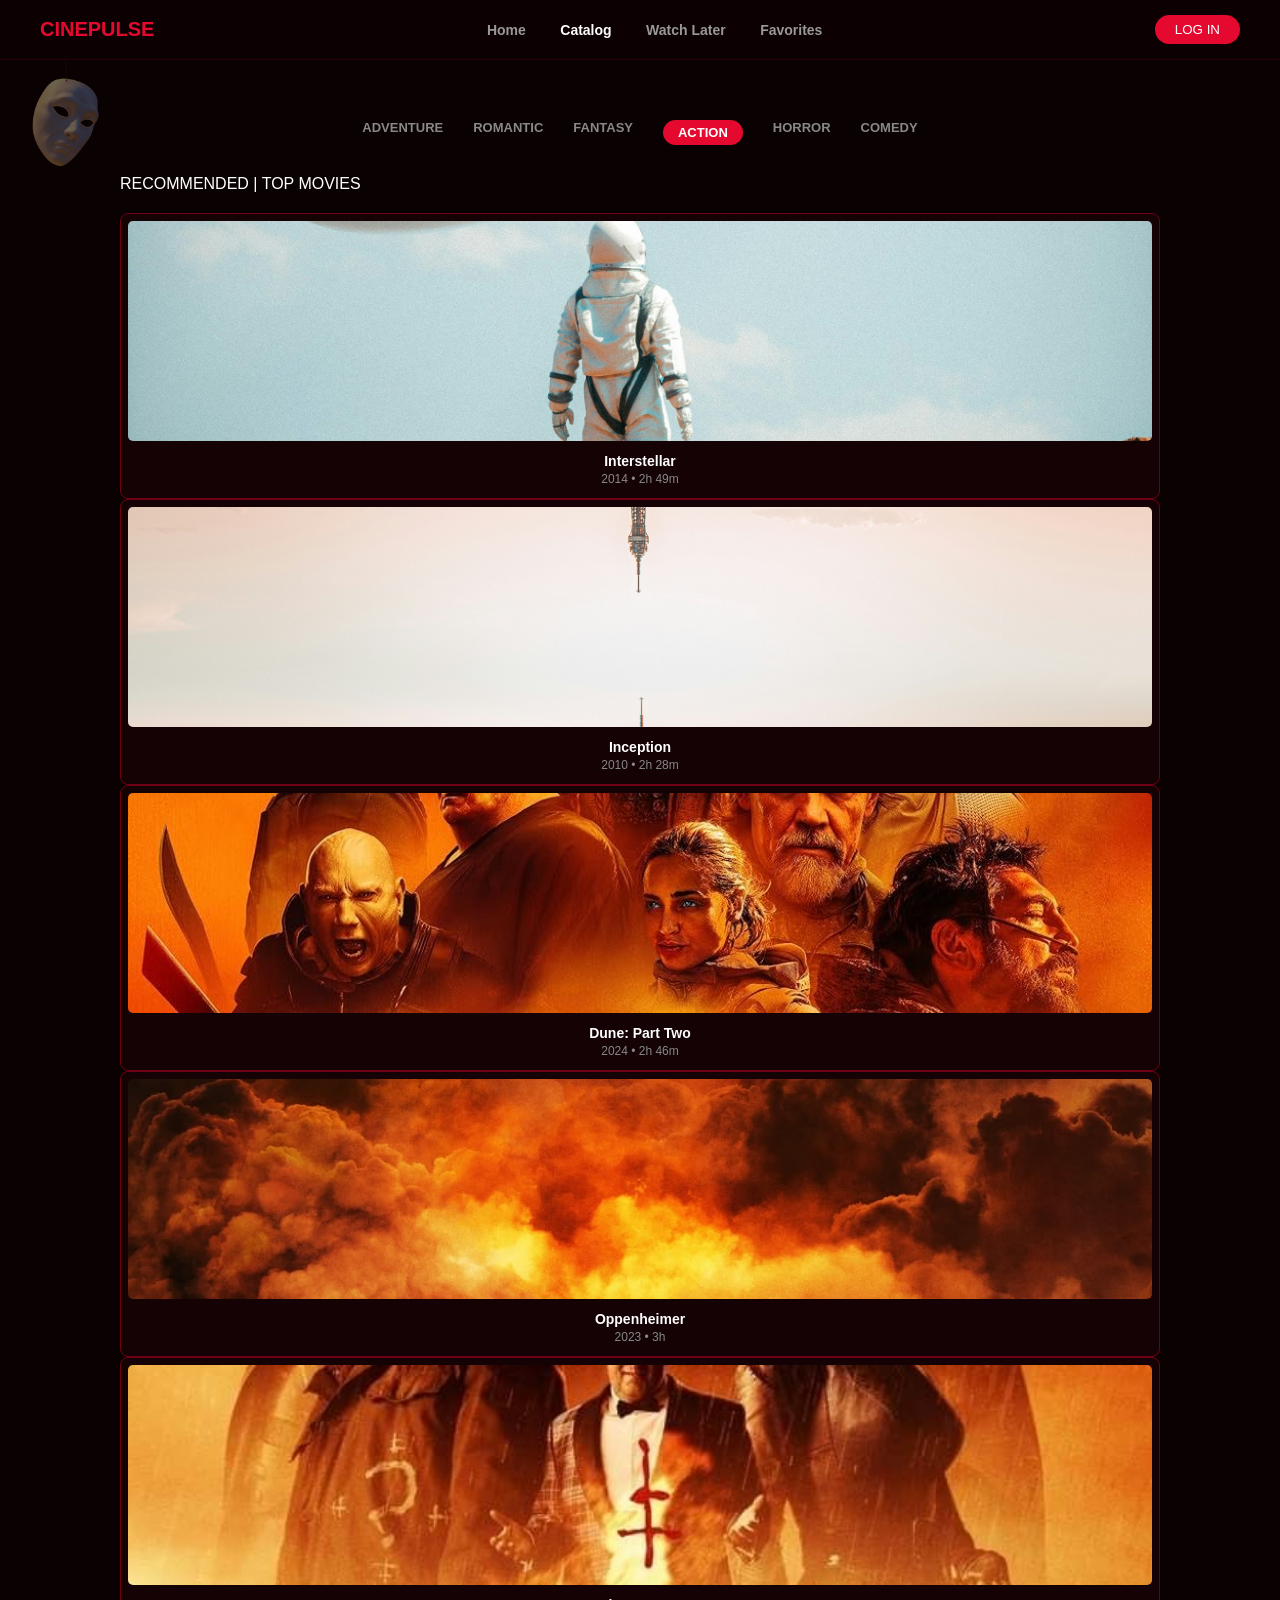
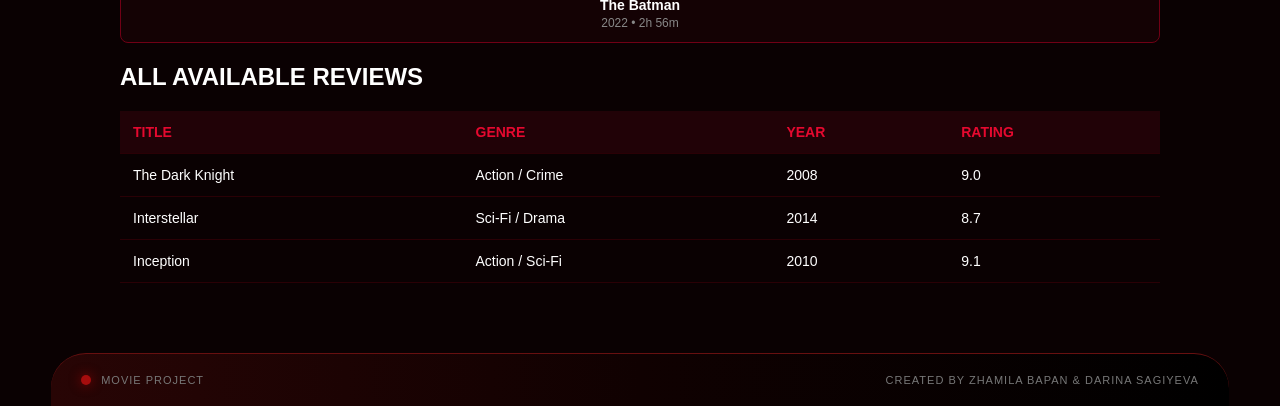
==== web/catalog.html @ c06a88ef "first commit" ====
<!DOCTYPE html>
<html lang="en">
<head>
    <meta charset="UTF-8">
    <meta name="viewport" content="width=device-width, initial-scale=1.0">
    <title>Catalog | CINEPULSE</title>
    <link rel="stylesheet" href="css/style.css">
</head>
<body>

    <img src="images/mask1.PNG" class="page-mask">

    <!-- Header Navigation -->
    <header id="main-header">

        <div class="logo">CINEPULSE</div>

        <nav class="nav-menu">
            <a href="index.html">Home</a>
            <a href="catalog.html" class="active">Catalog</a>
            <a href="watch-later.html">Watch Later</a>
            <a href="favorites.html">Favorites</a>
        </nav>

        <button class="btn-pill" type="button">LOG IN</button>

    </header>

    <main class="container">
        <!-- Genre (ACTION) -->
        <section class="genre-tags">
            <span class="tag">ADVENTURE</span>
            <span class="tag">ROMANTIC</span>
            <span class="tag">FANTASY</span>
            <span class="tag active-tag">ACTION</span>
            <span class="tag">HORROR</span>
            <span class="tag">COMEDY</span>
        </section>

        <!-- Movie Section -->
        <section class="catalog-section">
            <div class="section-title">RECOMMENDED | TOP MOVIES</div>

            <div class="movie-card">
                <img src="images/interstellar.jpg" alt="Interstellar">

                <h3>Interstellar</h3>
                <p>2014 • 2h 49m</p>

                <div class="movie-buttons">
                    <button onclick="saveMovie('favorites', 'Interstellar', '2014', 'Sci-Fi / Drama')">♡</button>
                    <button onclick="saveMovie('watchLater', 'Interstellar', '2014', 'Sci-Fi / Drama')">◷</button>
                </div>
            </div>

            <div class="movie-card">
                <img src="images/inception.jpg" alt="Inception">

                <h3>Inception</h3>
                <p>2010 • 2h 28m</p>

                <div class="movie-buttons">
                    <button onclick="saveMovie('favorites', 'Inception', '2010', 'Action / Sci-Fi')">♡</button>
                    <button onclick="saveMovie('watchLater', 'Inception', '2010', 'Action / Sci-Fi')">◷</button>
                </div>
            </div>

            <div class="movie-card">
                <img src="images/dune.jpg" alt="Dune Part Two">

                <h3>Dune: Part Two</h3>
                <p>2024 • 2h 46m</p>

                <div class="movie-buttons">
                    <button onclick="saveMovie('favorites', 'Dune: Part Two', '2024', 'Sci-Fi / Adventure')">♡</button>
                    <button onclick="saveMovie('watchLater', 'Dune: Part Two', '2024', 'Sci-Fi / Adventure')">◷</button>
                </div>
            </div>

            <div class="movie-card">
                <img src="images/oppenheimer.jpg" alt="Oppenheimer">

                <h3>Oppenheimer</h3>
                <p>2023 • 3h</p>

                <div class="movie-buttons">
                    <button onclick="saveMovie('favorites', 'Oppenheimer', '2023', 'Drama / History')">♡</button>
                    <button onclick="saveMovie('watchLater', 'Oppenheimer', '2023', 'Drama / History')">◷</button>
                </div>
            </div>

            <div class="movie-card">
                <img src="images/the-batman.jpg" alt="The Batman">

                <h3>The Batman</h3>
                <p>2022 • 2h 56m</p>

                <div class="movie-buttons">
                    <button onclick="saveMovie('favorites', 'The Batman', '2022', 'Action / Crime')">♡</button>
                    <button onclick="saveMovie('watchLater', 'The Batman', '2022', 'Action / Crime')">◷</button>
                </div>
            </div>

        </section>

        
        <section class="table-section">
            <h2 class="sub-title">ALL AVAILABLE REVIEWS</h2>
            <table class="data-table">
                <thead>
                    <tr>
                        <th>TITLE</th>
                        <th>GENRE</th>
                        <th>YEAR</th>
                        <th>RATING</th>
                    </tr>
                </thead>
                <tbody>
                    <tr>
                        <td>The Dark Knight</td>
                        <td>Action / Crime</td>
                        <td>2008</td>
                        <td><span class="badge">9.0</span></td>
                    </tr>
                    <tr>
                        <td>Interstellar</td>
                        <td>Sci-Fi / Drama</td>
                        <td>2014</td>
                        <td><span class="badge">8.7</span></td>
                    </tr>
                    <tr>
                        <td>Inception</td>
                        <td>Action / Sci-Fi</td>
                        <td>2010</td>
                        <td><span class="badge">9.1</span></td>
                    </tr>
                </tbody>
            </table> 
        </section> 
    </main>

    <!-- Footer -->
    <footer class="site-footer">

        <div class="footer-left">
            <span class="footer-dot"></span>
            <p>MOVIE PROJECT</p>
        </div>

        <p class="footer-right">
            CREATED BY ZHAMILA BAPAN & DARINA SAGIYEVA
        </p>

    </footer>

<script>
function saveMovie(listName, title, year, genre) {
    let movies = JSON.parse(localStorage.getItem(listName)) || [];
    let exists = movies.some(function(movie) {
        return movie.title === title;
    });

    if (!exists) {
        movies.push({
            title: title,
            year: year,
            genre: genre
        });
    }

    localStorage.setItem(listName, JSON.stringify(movies));
}
</script>    

</body>
</html>
---- web/css/style.css ----
/* =========================
   GLOBAL
========================= */

* {
    box-sizing: border-box;
}

body {
    margin: 0;
    background-color: black;
    font-family: Arial, sans-serif;
    color: white;
}

a {
    text-decoration: none;
    color: white;
}


/* =========================
   HOME PAGE
========================= */

.home-page {
    background:
        radial-gradient(
            circle at 30% 70%,
            rgba(120, 0, 0, 0.18),
            transparent 35%
        ),
        black;

    overflow-x: hidden;
}



   HOME


.home {
    position: relative;

    width: 100%;
    min-height: 100vh;

    overflow: hidden;
}



   MASKS


.mask {
    position: absolute;

    opacity: 0.35;

    cursor: pointer;

    transition:
        opacity 0.5s ease,
        transform 0.5s ease;

    z-index: 2;
}


.mask:hover {
    opacity: 1;

    transform: translateY(10px) scale(1.04);

    filter:
        drop-shadow(0 0 8px rgba(255,255,255,0.4))
        drop-shadow(0 0 18px rgba(150,0,0,0.5));
}



   MASK POSITIONS


.mask1 {
    top: 0;
    left: 10%;
    width: 130px;
}

.mask2 {
    top: 0;
    left: 29%;
    width: 100px;
}

.mask3 {
    top: 0;
    left: 47%;
    width: 120px;
}

.mask4 {
    top: 0;
    right: 28%;
    width: 100px;
}

.mask5 {
    top: 0;
    right: 9%;
    width: 130px;
}



   HERO


.hero {
    position: absolute;

    left: 9%;
    top: 43%;

    transform: translateY(-50%);

    width: 520px;

    z-index: 5;
}


/* маленький текст сверху */

.hero-small {
    margin: 0 0 15px;

    color: #9d1b1b;

    font-size: 13px;
    font-weight: bold;

    letter-spacing: 4px;
}


/* главный заголовок */

.hero h1 {
    margin: 0;

    font-size: 72px;
    line-height: 0.9;

    letter-spacing: -4px;

    font-weight: 800;
}


.hero h1 span {
    color: #910d0d;

    text-shadow:
        0 0 20px rgba(150, 0, 0, 0.4);
}


/* описание */

.hero-description {
    width: 440px;

    margin-top: 28px;

    color: #a9a9a9;

    font-size: 16px;
    line-height: 1.6;
}



   BUTTONS


.hero-buttons {
    display: flex;

    gap: 14px;

    margin-top: 28px;
}


.main-button,
.second-button {
    padding: 13px 22px;

    font-size: 12px;
    font-weight: bold;

    letter-spacing: 1px;

    transition: 0.3s ease;
}


/* red button */

.main-button {
    background-color: #8d0c0c;

    border: 1px solid #8d0c0c;
}


.main-button:hover {
    background-color: #c21414;

    box-shadow:
        0 0 25px rgba(180, 0, 0, 0.4);
}


/* dark button */

.second-button {
    border: 1px solid #444;

    background-color: rgba(15, 15, 15, 0.7);
}


.second-button:hover {
    border-color: #8d0c0c;

    color: #d32a2a;
}


/* =========================
   SIDE MENU
========================= */

.side-menu {
    position: absolute;

    right: 4%;
    top: 50%;

    transform: translateY(-50%);

    width: 220px;

    display: flex;
    flex-direction: column;

    z-index: 10;
}


.side-menu a {
    position: relative;

    padding: 18px 22px;

    margin-bottom: 8px;

    background-color: rgba(20, 20, 20, 0.85);

    text-align: right;

    color: #999;

    font-size: 14px;
    font-weight: bold;

    border-right: 2px solid #671010;

    transition: 0.35s ease;
}


.side-menu a:hover {
    padding-right: 30px;

    color: white;

    background-color: #2a0909;

    border-right-color: #d21818;
}


/* current page */

.side-menu .active {
    color: white;

    background:
        linear-gradient(
            90deg,
            #340707,
            #651010
        );

    border-right-color: #e12626;
}


/* =========================
   SMALL SIDE TEXT
========================= */

.side-text {
    position: absolute;

    left: 30px;
    bottom: 55px;

    writing-mode: vertical-rl;

    transform: rotate(180deg);

    color: #3f3f3f;

    font-size: 9px;

    letter-spacing: 4px;
}


/* =========================
   FOOTER
========================= */

footer {
    width: 92%;

    margin: 0 auto;

    padding: 20px 30px;

    display: flex;
    align-items: center;
    justify-content: space-between;

    background:
        linear-gradient(
            90deg,
            #280505,
            #100101 50%,
            #000000
        );

    border-top: 1px solid #671010;

    border-radius: 35px 35px 0 0;

    color: #777;

    font-size: 11px;

    letter-spacing: 1px;
}


.footer-left {
    display: flex;
    align-items: center;

    gap: 10px;
}


.footer-left p,
.footer-center,
.footer-right {
    margin: 0;
}


.footer-dot {
    width: 10px;
    height: 10px;

    background-color: #a50d0d;

    border-radius: 50%;

    box-shadow:
        0 0 12px rgba(180, 0, 0, 0.7);
}


.footer-center {
    color: #555;
}


.footer-right {
    color: #777;
}


/* =====================================
   FAVORITES PAGE
===================================== */


.favorites-page {
    margin: 0;
    background-color: #050000;
    color: white;
    font-family: Arial, sans-serif;
}



/* =====================================
   HEADER
===================================== */

.favorites-header {
    height: 70px;

    display: flex;
    align-items: center;
    justify-content: space-between;

    padding: 0 45px;

    background-color: #080000;

    border-bottom: 1px solid #350008;
}


.favorites-logo {
    color: #f20b38;

    font-size: 22px;
    font-weight: bold;
}


.favorites-nav {
    display: flex;
    gap: 38px;
}


.favorites-nav a {
    color: #999;

    text-decoration: none;

    font-size: 15px;
    font-weight: bold;

    transition: 0.3s;
}


.favorites-nav a:hover {
    color: white;
}


.favorites-nav .active {
    color: white;
}


.favorites-login {
    border: none;

    background-color: #e50932;

    color: white;

    padding: 9px 25px;

    border-radius: 20px;

    font-size: 12px;
    font-weight: bold;

    cursor: pointer;
}



/* =====================================
   MAIN
===================================== */

.favorites-container {
    width: 77%;

    max-width: 1200px;

    margin: 50px auto;
}


.favorites-title {
    color: #f20b38;

    font-size: 27px;

    margin-bottom: 45px;
}


.favorites-section-title {
    font-size: 18px;

    margin-bottom: 20px;
}



/* =====================================
   TABLE
===================================== */

.favorites-table {
    width: 100%;

    border-collapse: collapse;

    margin-bottom: 45px;
}


.favorites-table thead {
    background-color: #260006;
}


.favorites-table th {
    color: #f20b38;

    text-align: left;

    padding: 15px;

    font-size: 14px;
}


.favorites-table td {
    padding: 15px;

    border-bottom: 1px solid #360008;

    font-size: 14px;
}



/* =====================================
   ABOUT DEVELOPER
===================================== */

.favorites-about {
    border: 1px solid #e50932;

    border-radius: 10px;

    padding: 25px;

    margin-top: 40px;
    margin-bottom: 45px;

    background-color: #130002;
}


.favorites-about h2 {
    margin-top: 0;

    color: #f20b38;

    font-size: 19px;
}


.favorites-about p {
    margin-bottom: 0;

    line-height: 1.5;

    font-size: 14px;
}



/* =====================================
   FORM
===================================== */

.favorites-form-box {
    padding: 28px;

    margin-bottom: 50px;

    border: 1px solid #310008;

    border-radius: 10px;

    background-color: #130002;
}


.favorites-form-box h2 {
    color: #f20b38;

    margin-top: 0;
    margin-bottom: 28px;

    font-size: 19px;
}


.favorites-form-box form {
    display: flex;
    flex-direction: column;
}


.favorites-form-box label {
    margin-top: 12px;
    margin-bottom: 7px;

    font-size: 14px;
}


.favorites-form-box input[type="text"],
.favorites-form-box input[type="email"],
.favorites-form-box select,
.favorites-form-box textarea {

    width: 100%;

    box-sizing: border-box;

    padding: 11px;

    background-color: #080000;

    color: white;

    border: 1px solid #3b0009;

    border-radius: 5px;

    font-family: Arial, sans-serif;
}


.favorites-form-box input[type="color"] {
    width: 48px;
    height: 28px;

    padding: 0;

    background-color: transparent;

    border: none;
}


.favorites-form-box textarea {
    resize: vertical;
}


.favorites-submit {
    width: 100%;

    margin-top: 18px;

    padding: 12px;

    border: none;

    border-radius: 5px;

    background-color: #ed0b38;

    color: white;

    font-weight: bold;

    cursor: pointer;
}


.favorites-submit:hover {
    background-color: #ff1748;
}



/* =====================================
   FOOTER
===================================== */

.favorites-footer {
    width: 77%;

    max-width: 1200px;

    margin: 0 auto;

    box-sizing: border-box;

    padding: 30px;

    background-color: #190003;

    border-top: 1px solid #e50932;

    border-radius: 12px 12px 0 0;

    color: #888;

    font-size: 12px;

    letter-spacing: 1px;
}



/* =====================================
   SMALL SCREEN
===================================== */

@media (max-width: 800px) {

    .favorites-header {
        padding: 0 20px;
    }

    .favorites-nav {
        gap: 15px;
    }

    .favorites-container {
        width: 90%;
    }

    .favorites-footer {
        width: 90%;
    }

}

/* =========================
   GLOBAL
========================= */

body {
    margin: 0;
    font-family: Arial, sans-serif;
    background-color: #0a0102;
    color: white;
}

.container {
    max-width: 1100px;
    margin: auto;
    padding: 30px;
}


/* =========================
   HEADER
========================= */

#main-header {
    display: flex;
    justify-content: space-between;
    align-items: center;

    padding: 15px 40px;

    background-color: #0d0002;
    border-bottom: 1px solid #2a0005;
}

.logo {
    color: #e5092f;
    font-size: 20px;
    font-weight: bold;
}

.nav-menu a {
    color: #999;
    text-decoration: none;

    margin: 0 15px;

    font-size: 14px;
    font-weight: bold;
}

.nav-menu a:hover,
.nav-menu a.active {
    color: white;
}

.btn-pill {
    background-color: #e5092f;
    color: white;

    border: none;
    border-radius: 20px;

    padding: 7px 20px;
}


/* =========================
   GENRES
========================= */

.genre-tags {
    display: flex;
    justify-content: center;

    gap: 30px;

    margin: 30px 0;

    color: #888;

    font-size: 13px;
    font-weight: bold;
}

.active-tag {
    background-color: #e5092f;
    color: white;

    padding: 5px 15px;

    border-radius: 20px;
}


/* =========================
   MOVIE GRID
========================= */

.movie-grid {
    display: grid;

    /* 6 карточек в одну линию */
    grid-template-columns: repeat(6, 1fr);

    gap: 15px;

    margin-bottom: 50px;
}


/* =========================
   MOVIE CARD
========================= */

.movie-card {
    position: relative;

    background-color: #140204;

    border: 1px solid #700015;
    border-radius: 8px;

    padding: 7px;

    text-align: center;

    transition: 0.3s;
}


/* красное свечение при наведении */

.movie-card:hover {
    border-color: #e5092f;

    box-shadow: 0 0 12px #e5092f;
}


/* =========================
   MOVIE POSTER
========================= */

.movie-card img {
    width: 100%;

    /* вытянутый прямоугольник */
    height: 220px;

    object-fit: cover;

    border-radius: 5px;
}


/* =========================
   MOVIE TEXT
========================= */

.movie-card h3 {
    margin: 8px 0 3px;

    font-size: 14px;
}

.movie-card p {
    margin: 0 0 5px;

    color: #888;

    font-size: 12px;
}


/* =========================
   HEART + WATCH LATER
========================= */

.movie-buttons {
    position: absolute;

    top: 95px;
    left: 50%;

    transform: translateX(-50%);

    display: none;

    gap: 10px;
}


/* кнопки появляются только при наведении */

.movie-card:hover .movie-buttons {
    display: flex;
}


.movie-buttons button {
    width: 38px;
    height: 38px;

    background-color: #0a0102;

    color: white;

    border: 1px solid #e5092f;
    border-radius: 50%;

    font-size: 19px;

    cursor: pointer;
}


.movie-buttons button:hover {
    background-color: #e5092f;
}


/* =========================
   TITLES
========================= */

.page-title {
    color: #e5092f;

    font-size: 24px;
}

.section-title {
    font-size: 16px;

    margin-top: 30px;
    margin-bottom: 20px;
}


/* =========================
   TABLE
========================= */

.data-table {
    width: 100%;

    border-collapse: collapse;

    margin-bottom: 40px;
}

.data-table th {
    background-color: #210207;

    color: #e5092f;
}

.data-table th,
.data-table td {
    padding: 13px;

    text-align: left;

    border-bottom: 1px solid #2a0005;

    font-size: 14px;
}


/* =========================
   LISTS
========================= */

.lists-box {
    display: flex;

    gap: 30px;

    margin-bottom: 40px;
}

.list-column {
    width: 50%;

    background-color: #120103;

    border: 1px solid #2a0005;
    border-radius: 8px;

    padding: 20px;
}

.list-column h2 {
    color: #e5092f;

    font-size: 17px;
}

.list-column li {
    margin-bottom: 7px;
}


/* =========================
   ABOUT
========================= */

.author-section {
    display: flex;
    align-items: center;

    gap: 20px;

    padding: 20px;

    margin-bottom: 40px;

    background-color: #140204;

    border: 1px solid #e5092f;
    border-radius: 10px;
}

.author-section h2 {
    color: #e5092f;

    font-size: 18px;
}

.author-section p {
    font-size: 14px;
}

.profile-img {
    width: 100px;
    height: 100px;

    object-fit: cover;

    border-radius: 50%;
}


/* =========================
   FORM
========================= */

.form-box {
    background-color: #120103;

    padding: 25px;

    margin-bottom: 40px;

    border: 1px solid #2a0005;
    border-radius: 8px;
}

.form-box h2 {
    color: #e5092f;

    font-size: 18px;
}

#contact-form {
    display: flex;
    flex-direction: column;
}

#contact-form label {
    margin-top: 10px;
    margin-bottom: 5px;

    font-size: 14px;
}

#contact-form input,
#contact-form select,
#contact-form textarea {
    padding: 10px;

    background-color: #0a0102;

    color: white;

    border: 1px solid #2a0005;
    border-radius: 5px;
}

#contact-form input:focus,
#contact-form textarea:focus {
    border-color: #e5092f;

    outline: none;
}

.btn-submit {
    margin-top: 15px;

    padding: 10px;

    background-color: #e5092f;

    color: white;

    border: none;
    border-radius: 5px;
}

/* =========================
   DECORATIVE MASK FOR INNER PAGES
========================= */

.page-mask {
    position: fixed;

    top: 55px;
    left: 20px;

    width: 90px;

    opacity: 0.4;
}


/* =========================
   FOOTER FOR ALL PAGES
========================= */

.site-footer {
    width: 92%;
    margin: 0 auto;

    padding: 20px 30px;

    display: flex;
    align-items: center;
    justify-content: space-between;

    background: linear-gradient(
        90deg,
        #280505,
        #100101 50%,
        #000000
    );

    border-top: 1px solid #671010;
    border-radius: 35px 35px 0 0;

    color: #777;

    font-size: 11px;
    letter-spacing: 1px;
}

.site-footer .footer-left {
    display: flex;
    align-items: center;
    gap: 10px;
}

.site-footer .footer-left p,
.site-footer .footer-right {
    margin: 0;
}

.site-footer .footer-dot {
    width: 10px;
    height: 10px;

    background-color: #a50d0d;

    border-radius: 50%;

    box-shadow: 0 0 12px rgba(180, 0, 0, 0.7);
}

.site-footer .footer-right {
    color: #777;
}
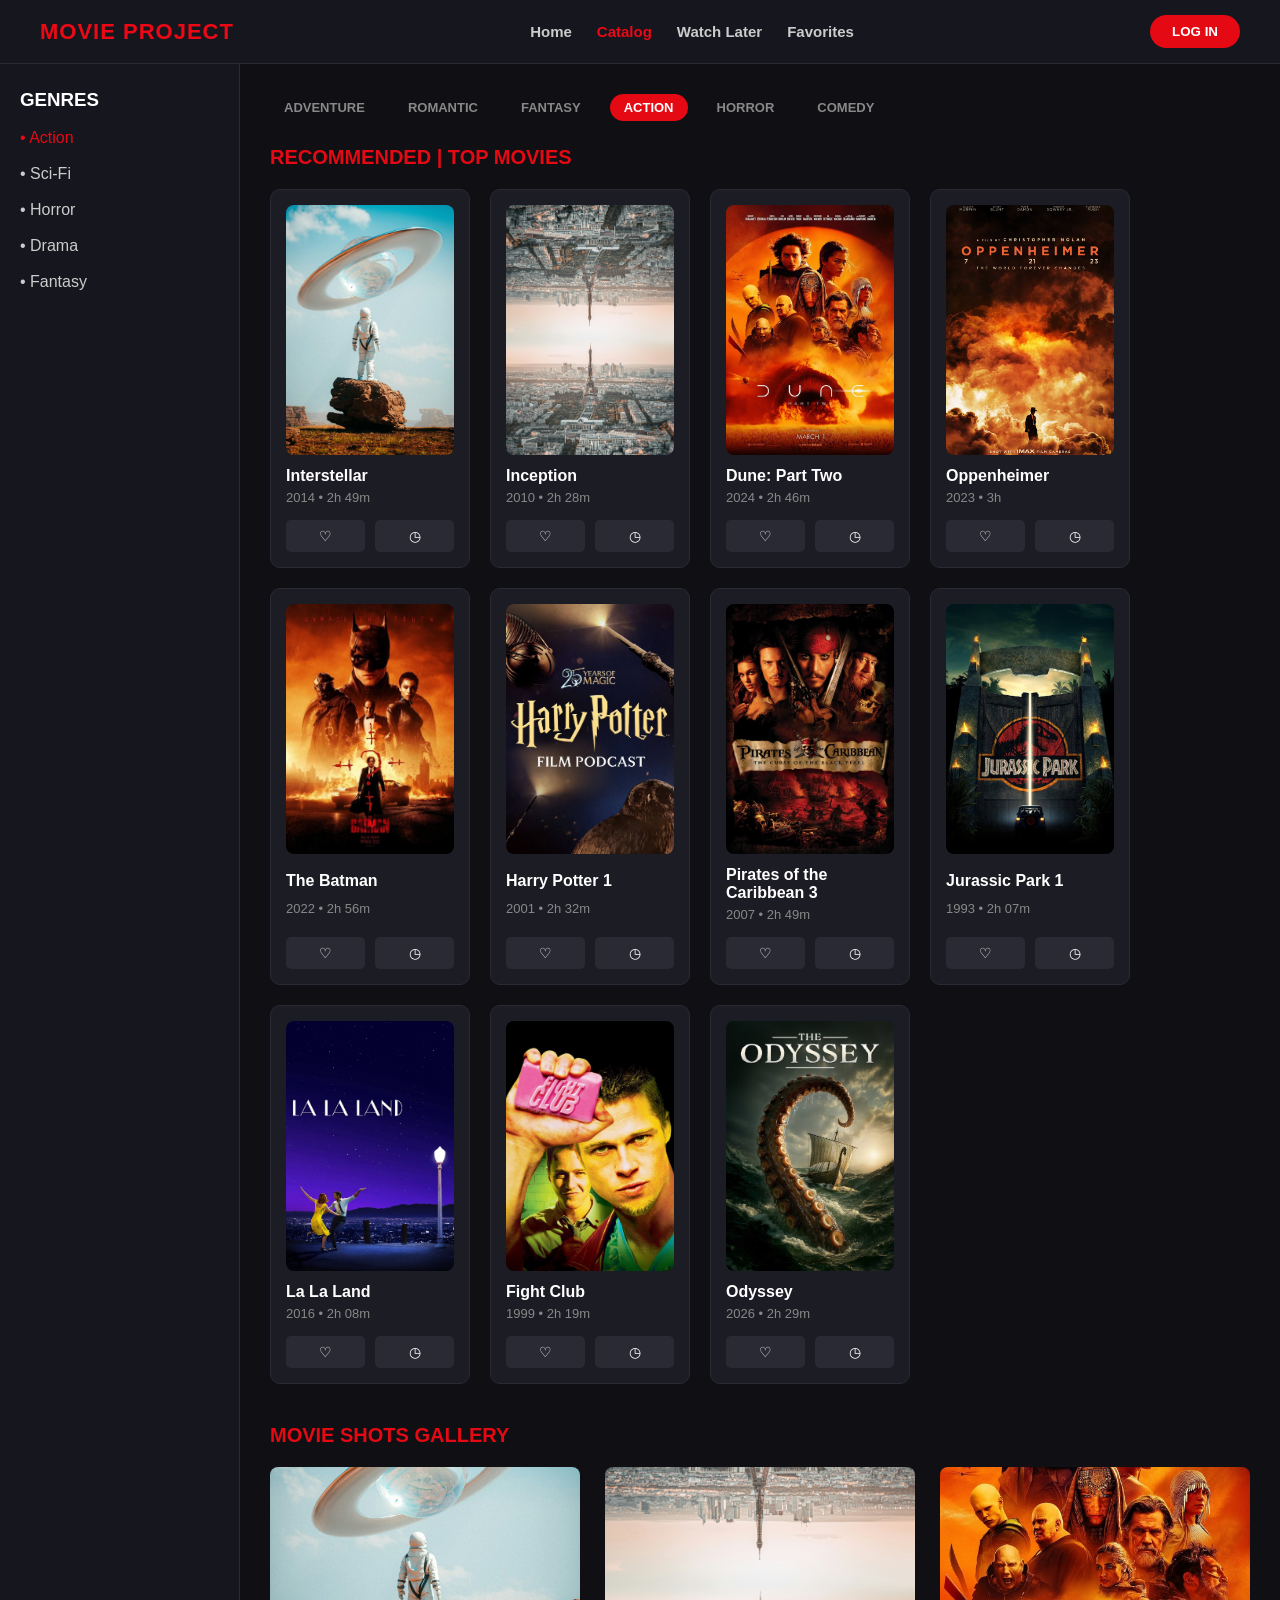
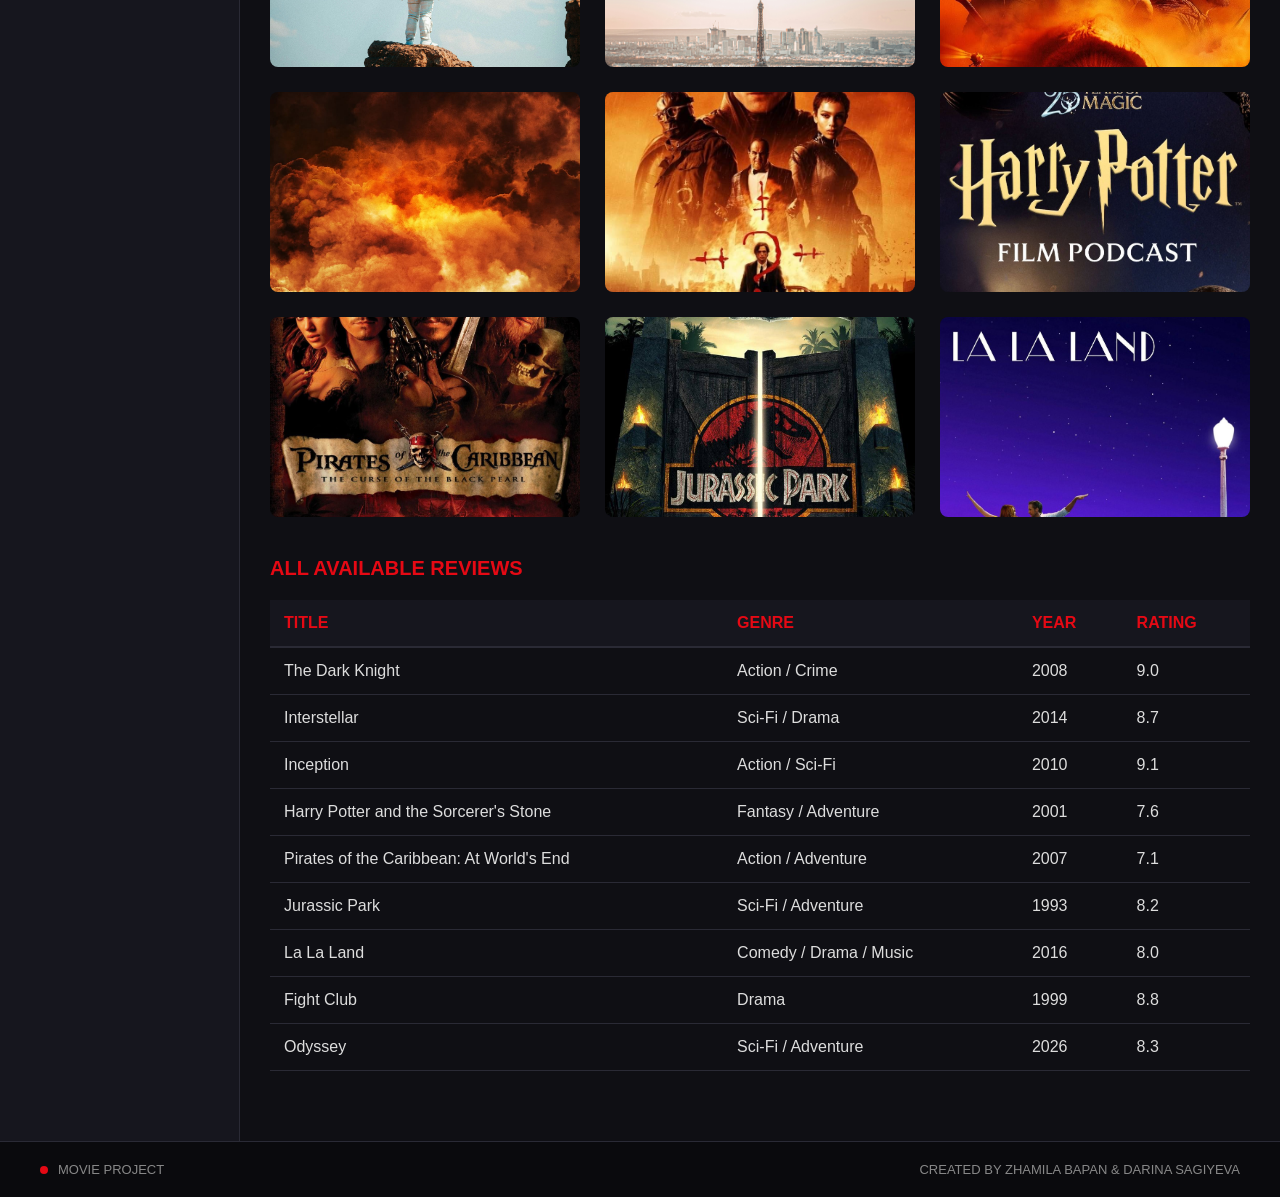
==== commit 7ea7966a: "commit 2" ====
--- a/web/catalog.html
+++ b/web/catalog.html
@@ -3,175 +3,301 @@
 <head>
     <meta charset="UTF-8">
     <meta name="viewport" content="width=device-width, initial-scale=1.0">
-    <title>Catalog | CINEPULSE</title>
+    <title>Catalog | MOVIE PROJECT</title>
     <link rel="stylesheet" href="css/style.css">
 </head>
 <body>
-
-    <img src="images/mask1.PNG" class="page-mask">
-
-    <!-- Header Navigation -->
-    <header id="main-header">
-
-        <div class="logo">CINEPULSE</div>
-
-        <nav class="nav-menu">
-            <a href="index.html">Home</a>
-            <a href="catalog.html" class="active">Catalog</a>
-            <a href="watch-later.html">Watch Later</a>
-            <a href="favorites.html">Favorites</a>
-        </nav>
-
-        <button class="btn-pill" type="button">LOG IN</button>
-
-    </header>
-
-    <main class="container">
-        <!-- Genre (ACTION) -->
-        <section class="genre-tags">
-            <span class="tag">ADVENTURE</span>
-            <span class="tag">ROMANTIC</span>
-            <span class="tag">FANTASY</span>
-            <span class="tag active-tag">ACTION</span>
-            <span class="tag">HORROR</span>
-            <span class="tag">COMEDY</span>
-        </section>
-
-        <!-- Movie Section -->
-        <section class="catalog-section">
-            <div class="section-title">RECOMMENDED | TOP MOVIES</div>
-
-            <div class="movie-card">
-                <img src="images/interstellar.jpg" alt="Interstellar">
-
-                <h3>Interstellar</h3>
-                <p>2014 • 2h 49m</p>
-
-                <div class="movie-buttons">
-                    <button onclick="saveMovie('favorites', 'Interstellar', '2014', 'Sci-Fi / Drama')">♡</button>
-                    <button onclick="saveMovie('watchLater', 'Interstellar', '2014', 'Sci-Fi / Drama')">◷</button>
+    <!-- GRID CONTAINER (TASK 3) -->
+    <div class="grid-container">
+        <!-- HEADER (FLEXBOX - TASK 1) -->
+        <header id="main-header">
+            <div class="logo">MOVIE PROJECT</div>
+            <nav class="nav-menu">
+                <a href="index.html">Home</a>
+                <a href="catalog.html" class="active">Catalog</a>
+                <a href="watch-later.html">Watch Later</a>
+                <a href="favorites.html">Favorites</a>
+            </nav>
+            <button class="btn-pill" type="button">LOG IN</button>
+        </header>
+
+        <!-- SIDEBAR (TASK 3) -->
+        <aside class="site-sidebar">
+            <h3>GENRES</h3>
+            <br>
+            <p><a href="#" style="color: #e50914;">• Action</a></p><br>
+            <p><a href="#" style="color: #ccc;">• Sci-Fi</a></p><br>
+            <p><a href="#" style="color: #ccc;">• Horror</a></p><br>
+            <p><a href="#" style="color: #ccc;">• Drama</a></p><br>
+            <p><a href="#" style="color: #ccc;">• Fantasy</a></p>
+        </aside>
+
+        <!-- MAIN CONTENT (TASK 3) -->
+        <main class="container">
+            <!-- GENRE TAGS -->
+            <section class="genre-tags">
+                <span class="tag">ADVENTURE</span>
+                <span class="tag">ROMANTIC</span>
+                <span class="tag">FANTASY</span>
+                <span class="tag active-tag">ACTION</span>
+                <span class="tag">HORROR</span>
+                <span class="tag">COMEDY</span>
+            </section>
+
+            <!-- FLEXBOX CARD ROW (TASK 2) -->
+            <section class="catalog-section">
+                <h2 class="section-title">RECOMMENDED | TOP MOVIES</h2>
+                
+                <div class="cards-flex-container">
+                    <div class="movie-card">
+                        <img src="images/interstellar.jpg" alt="Interstellar">
+                        <h3>Interstellar</h3>
+                        <p>2014 • 2h 49m</p>
+                        <div class="movie-buttons">
+                            <button onclick="saveMovie('favorites', 'Interstellar', '2014', 'Sci-Fi / Drama')">♡</button>
+                            <button onclick="saveMovie('watchLater', 'Interstellar', '2014', 'Sci-Fi / Drama')">◷</button>
+                        </div>
+                    </div>
+
+                    <div class="movie-card">
+                        <img src="images/inception.jpg" alt="Inception">
+                        <h3>Inception</h3>
+                        <p>2010 • 2h 28m</p>
+                        <div class="movie-buttons">
+                            <button onclick="saveMovie('favorites', 'Inception', '2010', 'Action / Sci-Fi')">♡</button>
+                            <button onclick="saveMovie('watchLater', 'Inception', '2010', 'Action / Sci-Fi')">◷</button>
+                        </div>
+                    </div>
+
+                    <div class="movie-card">
+                        <img src="images/dune.jpg" alt="Dune Part Two">
+                        <h3>Dune: Part Two</h3>
+                        <p>2024 • 2h 46m</p>
+                        <div class="movie-buttons">
+                            <button onclick="saveMovie('favorites', 'Dune: Part Two', '2024', 'Sci-Fi / Adventure')">♡</button>
+                            <button onclick="saveMovie('watchLater', 'Dune: Part Two', '2024', 'Sci-Fi / Adventure')">◷</button>
+                        </div>
+                    </div>
+
+                    <div class="movie-card">
+                        <img src="images/oppenheimer.jpg" alt="Oppenheimer">
+                        <h3>Oppenheimer</h3>
+                        <p>2023 • 3h</p>
+                        <div class="movie-buttons">
+                            <button onclick="saveMovie('favorites', 'Oppenheimer', '2023', 'Drama / History')">♡</button>
+                            <button onclick="saveMovie('watchLater', 'Oppenheimer', '2023', 'Drama / History')">◷</button>
+                        </div>
+                    </div>
+
+                    <div class="movie-card">
+                        <img src="images/the-batman.jpg" alt="The Batman">
+                        <h3>The Batman</h3>
+                        <p>2022 • 2h 56m</p>
+                        <div class="movie-buttons">
+                            <button onclick="saveMovie('favorites', 'The Batman', '2022', 'Action / Crime')">♡</button>
+                            <button onclick="saveMovie('watchLater', 'The Batman', '2022', 'Action / Crime')">◷</button>
+                        </div>
+                    </div>
+
+                    <div class="movie-card">
+                        <img src="images/harry-potter.jpg" alt="Harry Potter 1">
+                        <h3>Harry Potter 1</h3>
+                        <p>2001 • 2h 32m</p>
+                        <div class="movie-buttons">
+                            <button onclick="saveMovie('favorites', 'Harry Potter 1', '2001', 'Fantasy / Adventure')">♡</button>
+                            <button onclick="saveMovie('watchLater', 'Harry Potter 1', '2001', 'Fantasy / Adventure')">◷</button>
+                        </div>
+                    </div>
+
+                    <div class="movie-card">
+                        <img src="images/pirates3.jpg" alt="Pirates 3">
+                        <h3>Pirates of the Caribbean 3</h3>
+                        <p>2007 • 2h 49m</p>
+                        <div class="movie-buttons">
+                            <button onclick="saveMovie('favorites', 'Pirates of the Caribbean 3', '2007', 'Action / Adventure')">♡</button>
+                            <button onclick="saveMovie('watchLater', 'Pirates of the Caribbean 3', '2007', 'Action / Adventure')">◷</button>
+                        </div>
+                    </div>
+
+                    <div class="movie-card">
+                        <img src="images/jurassic-park.jpg" alt="Jurassic Park">
+                        <h3>Jurassic Park 1</h3>
+                        <p>1993 • 2h 07m</p>
+                        <div class="movie-buttons">
+                            <button onclick="saveMovie('favorites', 'Jurassic Park 1', '1993', 'Sci-Fi / Adventure')">♡</button>
+                            <button onclick="saveMovie('watchLater', 'Jurassic Park 1', '1993', 'Sci-Fi / Adventure')">◷</button>
+                        </div>
+                    </div>
+
+                    <div class="movie-card">
+                        <img src="images/lalaland.jpg" alt="La La Land">
+                        <h3>La La Land</h3>
+                        <p>2016 • 2h 08m</p>
+                        <div class="movie-buttons">
+                            <button onclick="saveMovie('favorites', 'La La Land', '2016', 'Comedy / Drama / Music')">♡</button>
+                            <button onclick="saveMovie('watchLater', 'La La Land', '2016', 'Comedy / Drama / Music')">◷</button>
+                        </div>
+                    </div>
+
+                    <div class="movie-card">
+                        <img src="images/fight-club.jpg" alt="Fight Club">
+                        <h3>Fight Club</h3>
+                        <p>1999 • 2h 19m</p>
+                        <div class="movie-buttons">
+                            <button onclick="saveMovie('favorites', 'Fight Club', '1999', 'Drama')">♡</button>
+                            <button onclick="saveMovie('watchLater', 'Fight Club', '1999', 'Drama')">◷</button>
+                        </div>
+                    </div>
+
+                    <div class="movie-card">
+                        <img src="images/odyssey.jpg" alt="Odyssey">
+                        <h3>Odyssey</h3>
+                        <p>2026 • 2h 29m</p>
+                        <div class="movie-buttons">
+                            <button onclick="saveMovie('favorites', 'Odyssey', '2026', 'Sci-Fi / Adventure')">♡</button>
+                            <button onclick="saveMovie('watchLater', 'Odyssey', '2026', 'Sci-Fi / Adventure')">◷</button>
+                        </div>
+                    </div>
                 </div>
+            </section>
+
+            <!-- GRID IMAGE GALLERY (TASK 4) -->
+            <section class="gallery-section">
+                <h2 class="section-title">MOVIE SHOTS GALLERY</h2>
+                <div class="image-gallery">
+                    <div class="gallery-item">
+                        <img src="images/interstellar.jpg" alt="Shot 1">
+                        <div class="gallery-overlay">Interstellar Wormhole</div>
+                    </div>
+                    <div class="gallery-item">
+                        <img src="images/inception.jpg" alt="Shot 2">
+                        <div class="gallery-overlay">Inception Dream City</div>
+                    </div>
+                    <div class="gallery-item">
+                        <img src="images/dune.jpg" alt="Shot 3">
+                        <div class="gallery-overlay">Dune Desert World</div>
+                    </div>
+                    <div class="gallery-item">
+                        <img src="images/oppenheimer.jpg" alt="Shot 4">
+                        <div class="gallery-overlay">Oppenheimer Laboratory</div>
+                    </div>
+                    <div class="gallery-item">
+                        <img src="images/the-batman.jpg" alt="Shot 5">
+                        <div class="gallery-overlay">Gotham City Night</div>
+                    </div>
+                    <div class="gallery-item">
+                        <img src="images/harry-potter.jpg" alt="Shot 6">
+                        <div class="gallery-overlay">Hogwarts Express</div>
+                    </div>
+                    <div class="gallery-item">
+                        <img src="images/pirates3.jpg" alt="Shot 7">
+                        <div class="gallery-overlay">At World's End Voyage</div>
+                    </div>
+                    <div class="gallery-item">
+                        <img src="images/jurassic-park.jpg" alt="Shot 8">
+                        <div class="gallery-overlay">Jurassic Island Gate</div>
+                    </div>
+                    <div class="gallery-item">
+                        <img src="images/lalaland.jpg" alt="Shot 9">
+                        <div class="gallery-overlay">City of Stars Sunset</div>
+                    </div>
+                </div>
+            </section>
+
+            <!-- REVIEWS TABLE -->
+            <section class="table-section">
+                <h2 class="section-title">ALL AVAILABLE REVIEWS</h2>
+                <table class="data-table">
+                    <thead>
+                        <tr>
+                            <th>TITLE</th>
+                            <th>GENRE</th>
+                            <th>YEAR</th>
+                            <th>RATING</th>
+                        </tr>
+                    </thead>
+                    <tbody>
+                        <tr>
+                            <td>The Dark Knight</td>
+                            <td>Action / Crime</td>
+                            <td>2008</td>
+                            <td>9.0</td>
+                        </tr>
+                        <tr>
+                            <td>Interstellar</td>
+                            <td>Sci-Fi / Drama</td>
+                            <td>2014</td>
+                            <td>8.7</td>
+                        </tr>
+                        <tr>
+                            <td>Inception</td>
+                            <td>Action / Sci-Fi</td>
+                            <td>2010</td>
+                            <td>9.1</td>
+                        </tr>
+                        <tr>
+                            <td>Harry Potter and the Sorcerer's Stone</td>
+                            <td>Fantasy / Adventure</td>
+                            <td>2001</td>
+                            <td>7.6</td>
+                        </tr>
+                        <tr>
+                            <td>Pirates of the Caribbean: At World's End</td>
+                            <td>Action / Adventure</td>
+                            <td>2007</td>
+                            <td>7.1</td>
+                        </tr>
+                        <tr>
+                            <td>Jurassic Park</td>
+                            <td>Sci-Fi / Adventure</td>
+                            <td>1993</td>
+                            <td>8.2</td>
+                        </tr>
+                        <tr>
+                            <td>La La Land</td>
+                            <td>Comedy / Drama / Music</td>
+                            <td>2016</td>
+                            <td>8.0</td>
+                        </tr>
+                        <tr>
+                            <td>Fight Club</td>
+                            <td>Drama</td>
+                            <td>1999</td>
+                            <td>8.8</td>
+                        </tr>
+                        <tr>
+                            <td>Odyssey</td>
+                            <td>Sci-Fi / Adventure</td>
+                            <td>2026</td>
+                            <td>8.3</td>
+                        </tr>
+                    </tbody>
+                </table> 
+            </section> 
+        </main>
+
+        <!-- FOOTER (TASK 3) -->
+        <footer class="site-footer">
+            <div class="footer-left">
+                <span class="footer-dot"></span>
+                <p>MOVIE PROJECT</p>
             </div>
-
-            <div class="movie-card">
-                <img src="images/inception.jpg" alt="Inception">
-
-                <h3>Inception</h3>
-                <p>2010 • 2h 28m</p>
-
-                <div class="movie-buttons">
-                    <button onclick="saveMovie('favorites', 'Inception', '2010', 'Action / Sci-Fi')">♡</button>
-                    <button onclick="saveMovie('watchLater', 'Inception', '2010', 'Action / Sci-Fi')">◷</button>
-                </div>
-            </div>
-
-            <div class="movie-card">
-                <img src="images/dune.jpg" alt="Dune Part Two">
-
-                <h3>Dune: Part Two</h3>
-                <p>2024 • 2h 46m</p>
-
-                <div class="movie-buttons">
-                    <button onclick="saveMovie('favorites', 'Dune: Part Two', '2024', 'Sci-Fi / Adventure')">♡</button>
-                    <button onclick="saveMovie('watchLater', 'Dune: Part Two', '2024', 'Sci-Fi / Adventure')">◷</button>
-                </div>
-            </div>
-
-            <div class="movie-card">
-                <img src="images/oppenheimer.jpg" alt="Oppenheimer">
-
-                <h3>Oppenheimer</h3>
-                <p>2023 • 3h</p>
-
-                <div class="movie-buttons">
-                    <button onclick="saveMovie('favorites', 'Oppenheimer', '2023', 'Drama / History')">♡</button>
-                    <button onclick="saveMovie('watchLater', 'Oppenheimer', '2023', 'Drama / History')">◷</button>
-                </div>
-            </div>
-
-            <div class="movie-card">
-                <img src="images/the-batman.jpg" alt="The Batman">
-
-                <h3>The Batman</h3>
-                <p>2022 • 2h 56m</p>
-
-                <div class="movie-buttons">
-                    <button onclick="saveMovie('favorites', 'The Batman', '2022', 'Action / Crime')">♡</button>
-                    <button onclick="saveMovie('watchLater', 'The Batman', '2022', 'Action / Crime')">◷</button>
-                </div>
-            </div>
-
-        </section>
-
-        
-        <section class="table-section">
-            <h2 class="sub-title">ALL AVAILABLE REVIEWS</h2>
-            <table class="data-table">
-                <thead>
-                    <tr>
-                        <th>TITLE</th>
-                        <th>GENRE</th>
-                        <th>YEAR</th>
-                        <th>RATING</th>
-                    </tr>
-                </thead>
-                <tbody>
-                    <tr>
-                        <td>The Dark Knight</td>
-                        <td>Action / Crime</td>
-                        <td>2008</td>
-                        <td><span class="badge">9.0</span></td>
-                    </tr>
-                    <tr>
-                        <td>Interstellar</td>
-                        <td>Sci-Fi / Drama</td>
-                        <td>2014</td>
-                        <td><span class="badge">8.7</span></td>
-                    </tr>
-                    <tr>
-                        <td>Inception</td>
-                        <td>Action / Sci-Fi</td>
-                        <td>2010</td>
-                        <td><span class="badge">9.1</span></td>
-                    </tr>
-                </tbody>
-            </table> 
-        </section> 
-    </main>
-
-    <!-- Footer -->
-    <footer class="site-footer">
-
-        <div class="footer-left">
-            <span class="footer-dot"></span>
-            <p>MOVIE PROJECT</p>
-        </div>
-
-        <p class="footer-right">
-            CREATED BY ZHAMILA BAPAN & DARINA SAGIYEVA
-        </p>
-
-    </footer>
-
-<script>
-function saveMovie(listName, title, year, genre) {
-    let movies = JSON.parse(localStorage.getItem(listName)) || [];
-    let exists = movies.some(function(movie) {
-        return movie.title === title;
-    });
-
-    if (!exists) {
-        movies.push({
-            title: title,
-            year: year,
-            genre: genre
+            <p class="footer-right">CREATED BY ZHAMILA BAPAN & DARINA SAGIYEVA</p>
+        </footer>
+    </div>
+
+    <!-- SCRIPT FOR LOCAL STORAGE -->
+    <script>
+    function saveMovie(listName, title, year, genre) {
+        let movies = JSON.parse(localStorage.getItem(listName)) || [];
+        let exists = movies.some(function(movie) {
+            return movie.title === title;
         });
+        if (!exists) {
+            movies.push({ title: title, year: year, genre: genre });
+        }
+        localStorage.setItem(listName, JSON.stringify(movies));
     }
-
-    localStorage.setItem(listName, JSON.stringify(movies));
-}
-</script>    
-
+    </script>
 </body>
-</html>
-
+</html>
--- a/web/css/style.css
+++ b/web/css/style.css
@@ -1,1244 +1,474 @@
-/* =========================
-   GLOBAL
-========================= */
 
 * {
+    margin: 0;
+    padding: 0;
     box-sizing: border-box;
+    font-family: Arial, sans-serif;
 }
 
 body {
-    margin: 0;
-    background-color: black;
-    font-family: Arial, sans-serif;
-    color: white;
+    background-color: #0f0f14;
+    color: #ffffff;
+    min-height: 100vh;
 }
 
 a {
+    color: #ffffff;
     text-decoration: none;
-    color: white;
-}
-
-
-/* =========================
-   HOME PAGE
-========================= */
+}
+
+.grid-container {
+    display: grid;
+    grid-template-columns: 240px 1fr; /* Sidebar 240px, Main занимает весь оставшийся объем */
+    grid-template-rows: auto 1fr auto; /* Header сверху, Footer снизу */
+    grid-template-areas: 
+        "header header"
+        "sidebar main"
+        "footer footer";
+    min-height: 100vh;
+}
+
+/* Grid */
+#main-header, .navbar {
+    grid-area: header;
+}
+
+.site-sidebar {
+    grid-area: sidebar;
+    background-color: #16161e;
+    padding: 25px 20px;
+    border-right: 1px solid #2a2a35;
+}
+
+.container, .favorites-container, .home-container {
+    grid-area: main;
+    padding: 30px;
+}
+
+.site-footer {
+    grid-area: footer;
+    background-color: #0a0a0d;
+    padding: 20px 40px;
+    border-top: 1px solid #2a2a35;
+}
+
+
+#main-header, .navbar {
+    display: flex;
+    justify-content: space-between;
+    align-items: center;
+    padding: 15px 40px;
+    background-color: #16161e;
+    border-bottom: 1px solid #2a2a35;
+}
+
+.logo {
+    font-size: 22px;
+    font-weight: bold;
+    color: #ec0915;
+    letter-spacing: 1px;
+}
+
+.nav-menu, .nav-links {
+    display: flex;
+    gap: 25px;
+}
+
+.nav-menu a, .nav-links a {
+    color: #cccccc;
+    font-size: 15px;
+    font-weight: bold;
+    transition: color 0.3s ease;
+}
+
+.nav-menu a:hover, .nav-menu a.active,
+.nav-links a:hover, .nav-links a.active {
+    color: #ec0915;
+}
+
+.user-action {
+    display: flex;
+    align-items: center;
+    gap: 12px;
+}
+
+.header-mask {
+    width: 30px;
+    height: auto;
+    opacity: 0.7;
+}
+
+.btn-pill, .login-btn {
+    background-color: #e50914;
+    color: #ffffff;
+    border: none;
+    padding: 9px 22px;
+    border-radius: 20px;
+    font-weight: bold;
+    cursor: pointer;
+    transition: background-color 0.3s ease;
+}
+
+.btn-pill:hover, .login-btn:hover {
+    background-color: #ff1748;
+}
+
 
 .home-page {
-    background:
-        radial-gradient(
-            circle at 30% 70%,
-            rgba(120, 0, 0, 0.18),
-            transparent 35%
-        ),
-        black;
-
-    overflow-x: hidden;
-}
-
-
-
-   HOME
-
-
-.home {
-    position: relative;
-
-    width: 100%;
-    min-height: 100vh;
-
-    overflow: hidden;
-}
-
-
-
-   MASKS
-
+    background-color: #050000;
+}
+
+.masks-container {
+    display: flex;
+    justify-content: space-around;
+    align-items: center;
+    margin-bottom: 30px;
+}
 
 .mask {
-    position: absolute;
-
-    opacity: 0.35;
-
-    cursor: pointer;
-
-    transition:
-        opacity 0.5s ease,
-        transform 0.5s ease;
-
-    z-index: 2;
-}
-
+    width: 90px;
+    opacity: 0.4;
+    transition: opacity 0.3s ease, transform 0.3s ease;
+}
 
 .mask:hover {
     opacity: 1;
-
-    transform: translateY(10px) scale(1.04);
-
-    filter:
-        drop-shadow(0 0 8px rgba(255,255,255,0.4))
-        drop-shadow(0 0 18px rgba(150,0,0,0.5));
-}
-
-
-
-   MASK POSITIONS
-
-
-.mask1 {
-    top: 0;
-    left: 10%;
-    width: 130px;
-}
-
-.mask2 {
-    top: 0;
-    left: 29%;
-    width: 100px;
-}
-
-.mask3 {
-    top: 0;
-    left: 47%;
-    width: 120px;
-}
-
-.mask4 {
-    top: 0;
-    right: 28%;
-    width: 100px;
-}
-
-.mask5 {
-    top: 0;
-    right: 9%;
-    width: 130px;
-}
-
-
-
-   HERO
-
-
-.hero {
-    position: absolute;
-
-    left: 9%;
-    top: 43%;
-
-    transform: translateY(-50%);
-
-    width: 520px;
-
-    z-index: 5;
-}
-
-
-/* маленький текст сверху */
-
-.hero-small {
-    margin: 0 0 15px;
-
-    color: #9d1b1b;
-
+    transform: scale(1.1);
+}
+
+.hero-content {
+    max-width: 650px;
+    margin-bottom: 40px;
+}
+
+.hero-subtitle {
+    color: #ec0915;
     font-size: 13px;
     font-weight: bold;
-
-    letter-spacing: 4px;
-}
-
-
-/* главный заголовок */
-
-.hero h1 {
-    margin: 0;
-
-    font-size: 72px;
-    line-height: 0.9;
-
-    letter-spacing: -4px;
-
-    font-weight: 800;
-}
-
-
-.hero h1 span {
-    color: #910d0d;
-
-    text-shadow:
-        0 0 20px rgba(150, 0, 0, 0.4);
-}
-
-
-/* описание */
+    letter-spacing: 3px;
+    margin-bottom: 10px;
+}
+
+.hero-title {
+    font-size: 56px;
+    line-height: 1.05;
+    margin-bottom: 20px;
+}
+
+.hero-title .highlight {
+    color: #ec0915;
+}
 
 .hero-description {
-    width: 440px;
-
-    margin-top: 28px;
-
-    color: #a9a9a9;
-
+    color: #aaaaaa;
     font-size: 16px;
     line-height: 1.6;
 }
 
-
-
-   BUTTONS
-
-
-.hero-buttons {
-    display: flex;
-
-    gap: 14px;
-
-    margin-top: 28px;
-}
-
-
-.main-button,
-.second-button {
-    padding: 13px 22px;
-
-    font-size: 12px;
-    font-weight: bold;
-
-    letter-spacing: 1px;
-
-    transition: 0.3s ease;
-}
-
-
-/* red button */
-
-.main-button {
-    background-color: #8d0c0c;
-
-    border: 1px solid #8d0c0c;
-}
-
-
-.main-button:hover {
-    background-color: #c21414;
-
-    box-shadow:
-        0 0 25px rgba(180, 0, 0, 0.4);
-}
-
-
-/* dark button */
-
-.second-button {
-    border: 1px solid #444;
-
-    background-color: rgba(15, 15, 15, 0.7);
-}
-
-
-.second-button:hover {
-    border-color: #8d0c0c;
-
-    color: #d32a2a;
-}
-
-
-/* =========================
-   SIDE MENU
-========================= */
-
-.side-menu {
+.catalog-section {
+    margin-bottom: 40px;
+}
+
+.section-title, .favorites-section-title {
+    font-size: 20px;
+    color: #e50914;
+    margin-bottom: 20px;
+    font-weight: bold;
+}
+
+.genre-tags {
+    display: flex;
+    flex-wrap: wrap;
+    gap: 15px;
+    margin-bottom: 25px;
+}
+
+.tag {
+    color: #888888;
+    font-size: 13px;
+    font-weight: bold;
+    cursor: pointer;
+    padding: 6px 14px;
+    border-radius: 15px;
+    transition: 0.3s;
+}
+
+.tag:hover, .active-tag {
+    background-color: #e50914;
+    color: #ffffff;
+}
+
+.cards-flex-container {
+    display: flex;
+    flex-wrap: wrap;
+    gap: 20px;
+    align-items: stretch; 
+}
+
+.movie-card {
+    background-color: #1c1c24;
+    border: 1px solid #2a2a35;
+    border-radius: 10px;
+    padding: 15px;
+    width: 200px;
+    display: flex;
+    flex-direction: column;
+    justify-content: space-between;
+    transition: transform 0.3s ease, box-shadow 0.3s ease;
+}
+
+.movie-card:hover {
+    transform: translateY(-8px);
+    box-shadow: 0 8px 20px rgba(229, 9, 20, 0.4);
+}
+
+.movie-card img {
+    width: 100%;
+    height: 250px;
+    object-fit: cover;
+    border-radius: 8px;
+}
+
+.movie-card h3 {
+    margin: 12px 0 5px 0;
+    font-size: 16px;
+}
+
+.movie-card p {
+    color: #888888;
+    font-size: 13px;
+}
+
+.movie-buttons {
+    display: flex;
+    gap: 10px;
+    margin-top: 15px;
+}
+
+.movie-buttons button {
+    flex: 1;
+    background-color: #2a2a35;
+    color: #ffffff;
+    border: none;
+    padding: 8px;
+    border-radius: 5px;
+    cursor: pointer;
+    font-size: 14px;
+    transition: background-color 0.3s ease;
+}
+
+.movie-buttons button:hover {
+    background-color: #e50914;
+}
+
+.gallery-section {
+    margin: 40px 0;
+}
+
+.image-gallery {
+    display: grid; 
+    grid-template-columns: repeat(3, 1fr);
+    gap: 25px;
+    margin-top: 20px;
+}
+
+.gallery-item {
+    position: relative;
+    overflow: hidden;
+    border-radius: 8px;
+    height: 200px;
+}
+
+.gallery-item img {
+    width: 100%;
+    height: 100%;
+    object-fit: cover;
+}
+
+.gallery-overlay {
     position: absolute;
-
-    right: 4%;
-    top: 50%;
-
-    transform: translateY(-50%);
-
-    width: 220px;
-
-    display: flex;
-    flex-direction: column;
-
-    z-index: 10;
-}
-
-
-.side-menu a {
-    position: relative;
-
-    padding: 18px 22px;
-
-    margin-bottom: 8px;
-
-    background-color: rgba(20, 20, 20, 0.85);
-
-    text-align: right;
-
-    color: #999;
-
+    bottom: 0;
+    left: 0;
+    right: 0;
+    background: rgba(229, 9, 20, 0.9);
+    color: #ffffff;
+    padding: 15px;
+    text-align: center;
+    font-weight: bold;
+    transform: translateY(100%);
+    transition: transform 0.3s ease;
+}
+
+.gallery-item:hover .gallery-overlay {
+    transform: translateY(0);
+}
+
+
+.table-section {
+    margin: 40px 0;
+}
+
+.data-table, .favorites-table {
+    width: 100%;
+    border-collapse: collapse;
+    margin-top: 15px;
+}
+
+.data-table th, .favorites-table th {
+    padding: 14px;
+    background-color: #16161e;
+    color: #e50914;
+    text-align: left;
+    border-bottom: 2px solid #2a2a35;
+}
+
+.data-table td, .favorites-table td {
+    padding: 14px;
+    border-bottom: 1px solid #2a2a35;
+    color: #dddddd;
+}
+
+.author-section, .favorites-about {
+    padding: 25px;
+    margin: 30px 0;
+    background-color: #16161e;
+    border-left: 4px solid #e50914;
+    border-radius: 6px;
+}
+
+.author-section h2, .favorites-about h2 {
+    color: #e50914;
+    font-size: 18px;
+    margin-bottom: 10px;
+}
+
+.form-box, .favorites-form-box {
+    background-color: #16161e;
+    padding: 25px;
+    border-radius: 10px;
+    max-width: 600px;
+    margin-top: 30px;
+    border: 1px solid #2a2a35;
+}
+
+.form-box h2, .favorites-form-box h2 {
+    font-size: 18px;
+    color: #ffffff;
+    margin-bottom: 15px;
+}
+
+.form-box label, .favorites-form-box label {
+    display: block;
+    margin-top: 15px;
+    margin-bottom: 5px;
     font-size: 14px;
-    font-weight: bold;
-
-    border-right: 2px solid #671010;
-
-    transition: 0.35s ease;
-}
-
-
-.side-menu a:hover {
-    padding-right: 30px;
-
-    color: white;
-
-    background-color: #2a0909;
-
-    border-right-color: #d21818;
-}
-
-
-/* current page */
-
-.side-menu .active {
-    color: white;
-
-    background:
-        linear-gradient(
-            90deg,
-            #340707,
-            #651010
-        );
-
-    border-right-color: #e12626;
-}
-
-
-/* =========================
-   SMALL SIDE TEXT
-========================= */
-
-.side-text {
-    position: absolute;
-
-    left: 30px;
-    bottom: 55px;
-
-    writing-mode: vertical-rl;
-
-    transform: rotate(180deg);
-
-    color: #3f3f3f;
-
-    font-size: 9px;
-
-    letter-spacing: 4px;
-}
-
-
-/* =========================
-   FOOTER
-========================= */
-
-footer {
-    width: 92%;
-
-    margin: 0 auto;
-
-    padding: 20px 30px;
-
-    display: flex;
-    align-items: center;
-    justify-content: space-between;
-
-    background:
-        linear-gradient(
-            90deg,
-            #280505,
-            #100101 50%,
-            #000000
-        );
-
-    border-top: 1px solid #671010;
-
-    border-radius: 35px 35px 0 0;
-
-    color: #777;
-
-    font-size: 11px;
-
-    letter-spacing: 1px;
-}
-
-
-.footer-left {
-    display: flex;
-    align-items: center;
-
-    gap: 10px;
-}
-
-
-.footer-left p,
-.footer-center,
-.footer-right {
-    margin: 0;
-}
-
-
-.footer-dot {
-    width: 10px;
-    height: 10px;
-
-    background-color: #a50d0d;
-
-    border-radius: 50%;
-
-    box-shadow:
-        0 0 12px rgba(180, 0, 0, 0.7);
-}
-
-
-.footer-center {
-    color: #555;
-}
-
-
-.footer-right {
-    color: #777;
-}
-
-
-/* =====================================
-   FAVORITES PAGE
-===================================== */
-
-
-.favorites-page {
-    margin: 0;
-    background-color: #050000;
-    color: white;
-    font-family: Arial, sans-serif;
-}
-
-
-
-/* =====================================
-   HEADER
-===================================== */
-
-.favorites-header {
-    height: 70px;
-
-    display: flex;
-    align-items: center;
-    justify-content: space-between;
-
-    padding: 0 45px;
-
-    background-color: #080000;
-
-    border-bottom: 1px solid #350008;
-}
-
-
-.favorites-logo {
-    color: #f20b38;
-
-    font-size: 22px;
-    font-weight: bold;
-}
-
-
-.favorites-nav {
-    display: flex;
-    gap: 38px;
-}
-
-
-.favorites-nav a {
-    color: #999;
-
-    text-decoration: none;
-
-    font-size: 15px;
-    font-weight: bold;
-
-    transition: 0.3s;
-}
-
-
-.favorites-nav a:hover {
-    color: white;
-}
-
-
-.favorites-nav .active {
-    color: white;
-}
-
-
-.favorites-login {
-    border: none;
-
-    background-color: #e50932;
-
-    color: white;
-
-    padding: 9px 25px;
-
-    border-radius: 20px;
-
-    font-size: 12px;
-    font-weight: bold;
-
-    cursor: pointer;
-}
-
-
-
-/* =====================================
-   MAIN
-===================================== */
-
-.favorites-container {
-    width: 77%;
-
-    max-width: 1200px;
-
-    margin: 50px auto;
-}
-
-
-.favorites-title {
-    color: #f20b38;
-
-    font-size: 27px;
-
-    margin-bottom: 45px;
-}
-
-
-.favorites-section-title {
-    font-size: 18px;
-
-    margin-bottom: 20px;
-}
-
-
-
-/* =====================================
-   TABLE
-===================================== */
-
-.favorites-table {
-    width: 100%;
-
-    border-collapse: collapse;
-
-    margin-bottom: 45px;
-}
-
-
-.favorites-table thead {
-    background-color: #260006;
-}
-
-
-.favorites-table th {
-    color: #f20b38;
-
-    text-align: left;
-
-    padding: 15px;
-
-    font-size: 14px;
-}
-
-
-.favorites-table td {
-    padding: 15px;
-
-    border-bottom: 1px solid #360008;
-
-    font-size: 14px;
-}
-
-
-
-/* =====================================
-   ABOUT DEVELOPER
-===================================== */
-
-.favorites-about {
-    border: 1px solid #e50932;
-
-    border-radius: 10px;
-
-    padding: 25px;
-
-    margin-top: 40px;
-    margin-bottom: 45px;
-
-    background-color: #130002;
-}
-
-
-.favorites-about h2 {
-    margin-top: 0;
-
-    color: #f20b38;
-
-    font-size: 19px;
-}
-
-
-.favorites-about p {
-    margin-bottom: 0;
-
-    line-height: 1.5;
-
-    font-size: 14px;
-}
-
-
-
-/* =====================================
-   FORM
-===================================== */
-
-.favorites-form-box {
-    padding: 28px;
-
-    margin-bottom: 50px;
-
-    border: 1px solid #310008;
-
-    border-radius: 10px;
-
-    background-color: #130002;
-}
-
-
-.favorites-form-box h2 {
-    color: #f20b38;
-
-    margin-top: 0;
-    margin-bottom: 28px;
-
-    font-size: 19px;
-}
-
-
-.favorites-form-box form {
-    display: flex;
-    flex-direction: column;
-}
-
-
-.favorites-form-box label {
-    margin-top: 12px;
-    margin-bottom: 7px;
-
-    font-size: 14px;
-}
-
-
+    color: #cccccc;
+}
+
+.form-box input[type="text"],
+.form-box input[type="email"],
+.form-box select,
+.form-box textarea,
 .favorites-form-box input[type="text"],
 .favorites-form-box input[type="email"],
 .favorites-form-box select,
 .favorites-form-box textarea {
-
     width: 100%;
-
-    box-sizing: border-box;
-
-    padding: 11px;
-
-    background-color: #080000;
-
-    color: white;
-
-    border: 1px solid #3b0009;
-
+    padding: 10px;
+    background-color: #2a2a35;
+    border: 1px solid #3a3a45;
+    color: #ffffff;
     border-radius: 5px;
-
-    font-family: Arial, sans-serif;
-}
-
-
+    outline: none;
+}
+
+.form-box input[type="color"],
 .favorites-form-box input[type="color"] {
-    width: 48px;
-    height: 28px;
-
+    width: 50px;
+    height: 35px;
     padding: 0;
-
-    background-color: transparent;
-
     border: none;
-}
-
-
-.favorites-form-box textarea {
-    resize: vertical;
-}
-
-
-.favorites-submit {
+    background: transparent;
+    cursor: pointer;
+}
+
+.btn-submit, .favorites-submit {
+    margin-top: 20px;
+    background-color: #e50914;
+    color: #ffffff;
+    border: none;
+    padding: 12px;
     width: 100%;
-
-    margin-top: 18px;
-
-    padding: 12px;
-
-    border: none;
-
     border-radius: 5px;
-
-    background-color: #ed0b38;
-
-    color: white;
-
-    font-weight: bold;
-
+    font-weight: bold;
     cursor: pointer;
-}
-
-
-.favorites-submit:hover {
+    transition: background-color 0.3s ease;
+}
+
+.btn-submit:hover, .favorites-submit:hover {
     background-color: #ff1748;
 }
 
 
-
-/* =====================================
-   FOOTER
-===================================== */
-
-.favorites-footer {
-    width: 77%;
-
-    max-width: 1200px;
-
-    margin: 0 auto;
-
-    box-sizing: border-box;
-
-    padding: 30px;
-
-    background-color: #190003;
-
-    border-top: 1px solid #e50932;
-
-    border-radius: 12px 12px 0 0;
-
-    color: #888;
-
-    font-size: 12px;
-
-    letter-spacing: 1px;
-}
-
-
-
-/* =====================================
-   SMALL SCREEN
-===================================== */
-
-@media (max-width: 800px) {
-
-    .favorites-header {
-        padding: 0 20px;
-    }
-
-    .favorites-nav {
-        gap: 15px;
-    }
-
-    .favorites-container {
-        width: 90%;
-    }
-
-    .favorites-footer {
-        width: 90%;
-    }
-
-}
-
-/* =========================
-   GLOBAL
-========================= */
-
-body {
-    margin: 0;
-    font-family: Arial, sans-serif;
-    background-color: #0a0102;
-    color: white;
-}
-
-.container {
-    max-width: 1100px;
-    margin: auto;
-    padding: 30px;
-}
-
-
-/* =========================
-   HEADER
-========================= */
-
-#main-header {
+.site-footer {
     display: flex;
     justify-content: space-between;
     align-items: center;
-
-    padding: 15px 40px;
-
-    background-color: #0d0002;
-    border-bottom: 1px solid #2a0005;
-}
-
-.logo {
-    color: #e5092f;
-    font-size: 20px;
-    font-weight: bold;
-}
-
-.nav-menu a {
-    color: #999;
-    text-decoration: none;
-
-    margin: 0 15px;
-
-    font-size: 14px;
-    font-weight: bold;
-}
-
-.nav-menu a:hover,
-.nav-menu a.active {
-    color: white;
-}
-
-.btn-pill {
-    background-color: #e5092f;
-    color: white;
-
-    border: none;
-    border-radius: 20px;
-
-    padding: 7px 20px;
-}
-
-
-/* =========================
-   GENRES
-========================= */
-
-.genre-tags {
-    display: flex;
-    justify-content: center;
-
-    gap: 30px;
-
-    margin: 30px 0;
-
-    color: #888;
-
+    color: #888888;
     font-size: 13px;
-    font-weight: bold;
-}
-
-.active-tag {
-    background-color: #e5092f;
-    color: white;
-
-    padding: 5px 15px;
-
-    border-radius: 20px;
-}
-
-
-/* =========================
-   MOVIE GRID
-========================= */
-
-.movie-grid {
-    display: grid;
-
-    /* 6 карточек в одну линию */
-    grid-template-columns: repeat(6, 1fr);
-
-    gap: 15px;
-
-    margin-bottom: 50px;
-}
-
-
-/* =========================
-   MOVIE CARD
-========================= */
-
-.movie-card {
-    position: relative;
-
-    background-color: #140204;
-
-    border: 1px solid #700015;
-    border-radius: 8px;
-
-    padding: 7px;
-
-    text-align: center;
-
-    transition: 0.3s;
-}
-
-
-/* красное свечение при наведении */
-
-.movie-card:hover {
-    border-color: #e5092f;
-
-    box-shadow: 0 0 12px #e5092f;
-}
-
-
-/* =========================
-   MOVIE POSTER
-========================= */
-
-.movie-card img {
-    width: 100%;
-
-    /* вытянутый прямоугольник */
-    height: 220px;
-
-    object-fit: cover;
-
-    border-radius: 5px;
-}
-
-
-/* =========================
-   MOVIE TEXT
-========================= */
-
-.movie-card h3 {
-    margin: 8px 0 3px;
-
-    font-size: 14px;
-}
-
-.movie-card p {
-    margin: 0 0 5px;
-
-    color: #888;
-
-    font-size: 12px;
-}
-
-
-/* =========================
-   HEART + WATCH LATER
-========================= */
-
-.movie-buttons {
-    position: absolute;
-
-    top: 95px;
-    left: 50%;
-
-    transform: translateX(-50%);
-
-    display: none;
-
-    gap: 10px;
-}
-
-
-/* кнопки появляются только при наведении */
-
-.movie-card:hover .movie-buttons {
-    display: flex;
-}
-
-
-.movie-buttons button {
-    width: 38px;
-    height: 38px;
-
-    background-color: #0a0102;
-
-    color: white;
-
-    border: 1px solid #e5092f;
-    border-radius: 50%;
-
-    font-size: 19px;
-
-    cursor: pointer;
-}
-
-
-.movie-buttons button:hover {
-    background-color: #e5092f;
-}
-
-
-/* =========================
-   TITLES
-========================= */
-
-.page-title {
-    color: #e5092f;
-
-    font-size: 24px;
-}
-
-.section-title {
-    font-size: 16px;
-
-    margin-top: 30px;
-    margin-bottom: 20px;
-}
-
-
-/* =========================
-   TABLE
-========================= */
-
-.data-table {
-    width: 100%;
-
-    border-collapse: collapse;
-
-    margin-bottom: 40px;
-}
-
-.data-table th {
-    background-color: #210207;
-
-    color: #e5092f;
-}
-
-.data-table th,
-.data-table td {
-    padding: 13px;
-
-    text-align: left;
-
-    border-bottom: 1px solid #2a0005;
-
-    font-size: 14px;
-}
-
-
-/* =========================
-   LISTS
-========================= */
-
-.lists-box {
-    display: flex;
-
-    gap: 30px;
-
-    margin-bottom: 40px;
-}
-
-.list-column {
-    width: 50%;
-
-    background-color: #120103;
-
-    border: 1px solid #2a0005;
-    border-radius: 8px;
-
-    padding: 20px;
-}
-
-.list-column h2 {
-    color: #e5092f;
-
-    font-size: 17px;
-}
-
-.list-column li {
-    margin-bottom: 7px;
-}
-
-
-/* =========================
-   ABOUT
-========================= */
-
-.author-section {
-    display: flex;
-    align-items: center;
-
-    gap: 20px;
-
-    padding: 20px;
-
-    margin-bottom: 40px;
-
-    background-color: #140204;
-
-    border: 1px solid #e5092f;
-    border-radius: 10px;
-}
-
-.author-section h2 {
-    color: #e5092f;
-
-    font-size: 18px;
-}
-
-.author-section p {
-    font-size: 14px;
-}
-
-.profile-img {
-    width: 100px;
-    height: 100px;
-
-    object-fit: cover;
-
-    border-radius: 50%;
-}
-
-
-/* =========================
-   FORM
-========================= */
-
-.form-box {
-    background-color: #120103;
-
-    padding: 25px;
-
-    margin-bottom: 40px;
-
-    border: 1px solid #2a0005;
-    border-radius: 8px;
-}
-
-.form-box h2 {
-    color: #e5092f;
-
-    font-size: 18px;
-}
-
-#contact-form {
-    display: flex;
-    flex-direction: column;
-}
-
-#contact-form label {
-    margin-top: 10px;
-    margin-bottom: 5px;
-
-    font-size: 14px;
-}
-
-#contact-form input,
-#contact-form select,
-#contact-form textarea {
-    padding: 10px;
-
-    background-color: #0a0102;
-
-    color: white;
-
-    border: 1px solid #2a0005;
-    border-radius: 5px;
-}
-
-#contact-form input:focus,
-#contact-form textarea:focus {
-    border-color: #e5092f;
-
-    outline: none;
-}
-
-.btn-submit {
-    margin-top: 15px;
-
-    padding: 10px;
-
-    background-color: #e5092f;
-
-    color: white;
-
-    border: none;
-    border-radius: 5px;
-}
-
-/* =========================
-   DECORATIVE MASK FOR INNER PAGES
-========================= */
-
-.page-mask {
-    position: fixed;
-
-    top: 55px;
-    left: 20px;
-
-    width: 90px;
-
-    opacity: 0.4;
-}
-
-
-/* =========================
-   FOOTER FOR ALL PAGES
-========================= */
-
-.site-footer {
-    width: 92%;
-    margin: 0 auto;
-
-    padding: 20px 30px;
-
-    display: flex;
-    align-items: center;
-    justify-content: space-between;
-
-    background: linear-gradient(
-        90deg,
-        #280505,
-        #100101 50%,
-        #000000
-    );
-
-    border-top: 1px solid #671010;
-    border-radius: 35px 35px 0 0;
-
-    color: #777;
-
-    font-size: 11px;
-    letter-spacing: 1px;
-}
-
-.site-footer .footer-left {
+}
+
+.footer-left {
     display: flex;
     align-items: center;
     gap: 10px;
 }
 
-.site-footer .footer-left p,
-.site-footer .footer-right {
-    margin: 0;
-}
-
-.site-footer .footer-dot {
-    width: 10px;
-    height: 10px;
-
-    background-color: #a50d0d;
-
+.footer-dot {
+    width: 8px;
+    height: 8px;
+    background-color: #e50914;
     border-radius: 50%;
-
-    box-shadow: 0 0 12px rgba(180, 0, 0, 0.7);
-}
-
-.site-footer .footer-right {
-    color: #777;
+}
+
+
+@media (max-width: 850px) {
+    .grid-container {
+        grid-template-columns: 1fr;
+        grid-template-areas: 
+            "header"
+            "sidebar"
+            "main"
+            "footer";
+    }
+    
+    .image-gallery {
+        grid-template-columns: repeat(2, 1fr);
+    }
+}
+
+@media (max-width: 600px) {
+    #main-header, .navbar {
+        flex-direction: column;
+        gap: 15px;
+    }
+    
+    .cards-flex-container {
+        justify-content: center;
+    }
+    
+    .movie-card {
+        width: 100%;
+        max-width: 280px;
+    }
+    
+    .image-gallery {
+        grid-template-columns: 1fr;
+    }
+    
+    .site-footer {
+        flex-direction: column;
+        gap: 10px;
+        text-align: center;
+    }
 }
